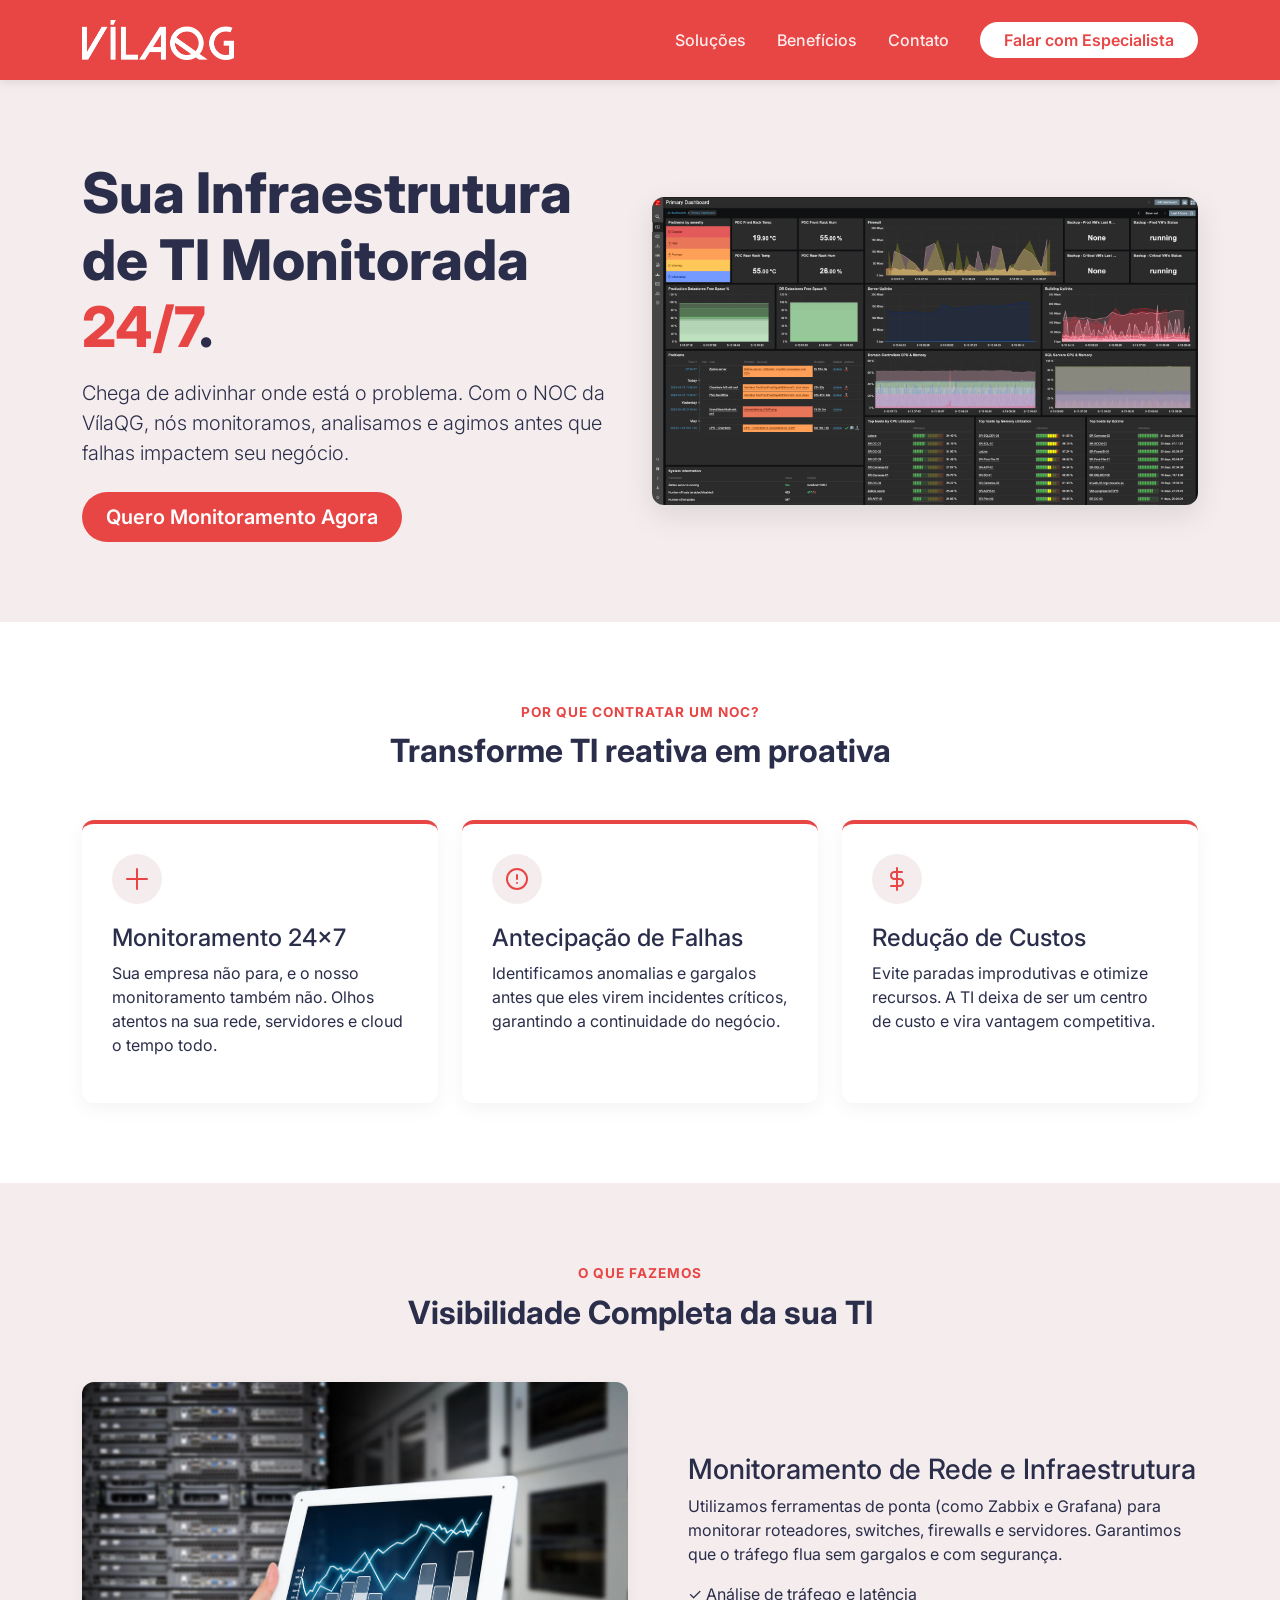
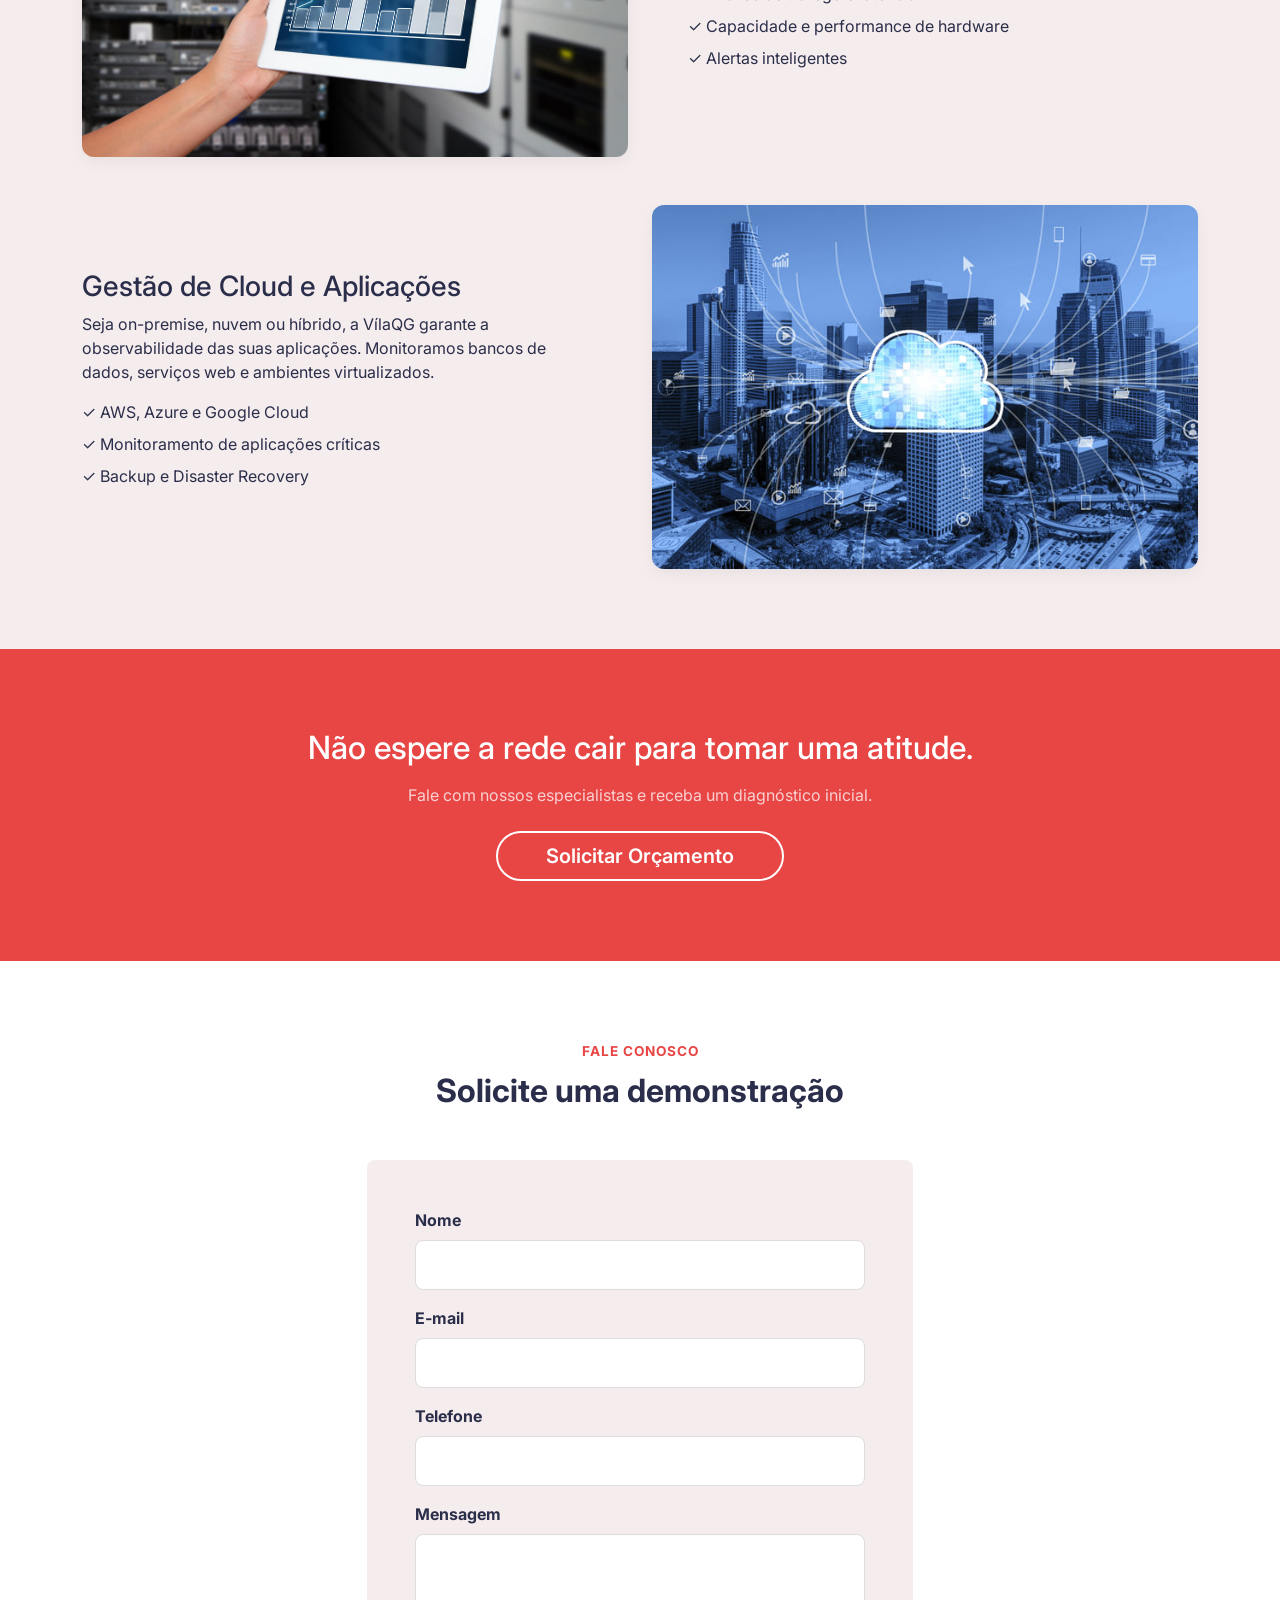
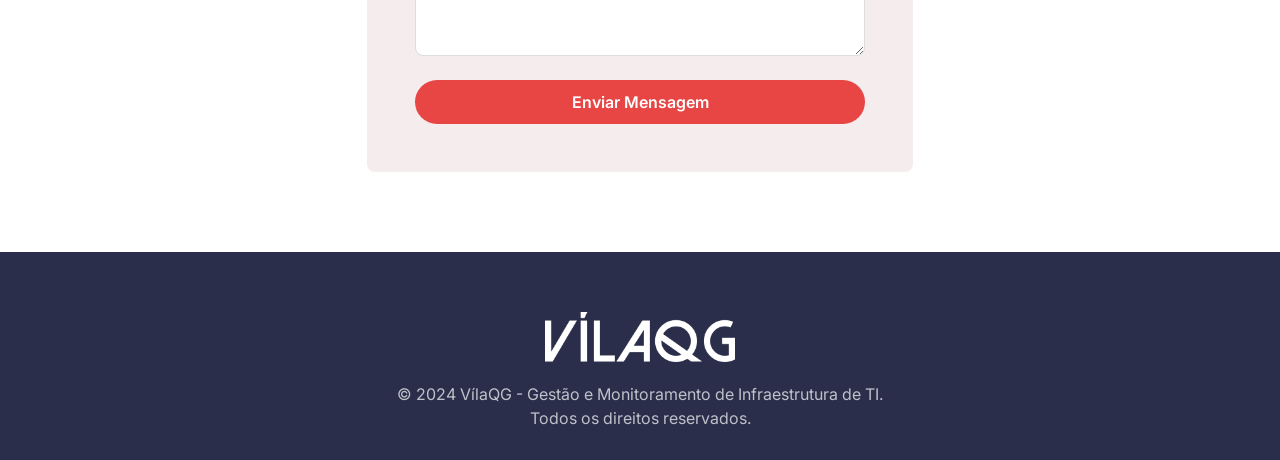
==== indexOld.html @ c9bd1d1c "Altera textos institucionais" ====
<!DOCTYPE html>
<html lang="pt-BR">
<head>
    <meta charset="UTF-8">
    <meta name="viewport" content="width=device-width, initial-scale=1.0">
    <title>VílaQG | Monitoramento e Gestão de TI (NOC)</title>
    <meta name="description" content="Garanta a disponibilidade da sua infraestrutura de TI com o monitoramento 24/7 da VílaQG.">
    
    <link rel="preconnect" href="https://fonts.googleapis.com">
    <link rel="preconnect" href="https://fonts.gstatic.com" crossorigin>
    <link href="https://fonts.googleapis.com/css2?family=Inter:wght@300;400;600;700&display=swap" rel="stylesheet">

    <link href="https://cdn.jsdelivr.net/npm/bootstrap@5.3.2/dist/css/bootstrap.min.css" rel="stylesheet">

    <style>
        /* --- CUSTOMIZAÇÃO VÍLAQG --- */
        :root {
            --primary-color: #e84545;
            --primary-dark: #c93737;
            --bg-light: #f5eded;
            --text-dark: #2b2e4a;
            --white: #ffffff;
        }

        body {
            font-family: 'Inter', sans-serif;
            color: var(--text-dark);
        }

        /* Sobrescrevendo cores de botões do Bootstrap */
        .btn-vila {
            background-color: var(--primary-color);
            color: var(--white);
            border-radius: 50px;
            padding: 10px 24px;
            font-weight: 600;
            border: none;
            transition: 0.3s;
        }

        .btn-vila:hover {
            background-color: var(--primary-dark);
            color: var(--white);
            transform: translateY(-2px);
            box-shadow: 0 4px 12px rgba(232, 69, 69, 0.4);
        }

        .btn-vila-outline {
            background-color: transparent;
            border: 2px solid var(--white);
            color: var(--white);
            border-radius: 50px;
            font-weight: 600;
        }

        .btn-vila-outline:hover {
            background-color: var(--white);
            color: var(--primary-color);
        }

        /* Navbar */
        .navbar {
            background-color: var(--primary-color);
            box-shadow: 0 2px 10px rgba(0,0,0,0.1);
            padding-top: 15px;
            padding-bottom: 15px;
        }

        .navbar-brand img {
            height: 40px; /* Tamanho da logo */
            width: auto;
            /* Filtro para deixar a logo branca (se a imagem original for colorida/preta) */
            /* Se sua imagem já for branca, remova a linha abaixo */
            /* filter: brightness(0) invert(1); */
        }

        .nav-link {
            color: rgba(255,255,255,0.9) !important;
            font-weight: 500;
            margin-right: 15px;
        }

        .nav-link:hover {
            color: #ffffff !important;
            opacity: 1;
        }

        .navbar-toggler {
            border: none; /* Remove borda do botão mobile */
        }
        
        .navbar-toggler:focus {
            box-shadow: none;
        }

        /* Hero Section */
        .hero {
            background-color: var(--bg-light);
            padding: 80px 0;
        }

        .hero h1 {
            font-weight: 800;
            color: var(--text-dark);
        }

        .hero span {
            color: var(--primary-color);
        }

        .hero-img {
            border-radius: 12px;
            box-shadow: 0 10px 30px rgba(0,0,0,0.1);
        }

        /* Seções Gerais */
        .section-padding {
            padding: 80px 0;
        }

        .section-title {
            text-align: center;
            margin-bottom: 50px;
        }

        .section-title span {
            color: var(--primary-color);
            text-transform: uppercase;
            font-size: 0.85rem;
            font-weight: 700;
            letter-spacing: 1px;
            display: block;
            margin-bottom: 10px;
        }

        .section-title h2 {
            font-weight: 700;
            color: var(--text-dark);
        }

        /* Cards de Benefícios */
        .feature-card {
            background: var(--white);
            padding: 30px;
            border-radius: 12px;
            box-shadow: 0 5px 20px rgba(0,0,0,0.05);
            border-top: 4px solid var(--primary-color);
            height: 100%;
            transition: transform 0.3s;
        }

        .feature-card:hover {
            transform: translateY(-5px);
        }

        .icon-box {
            width: 50px;
            height: 50px;
            background-color: var(--bg-light);
            color: var(--primary-color);
            display: flex;
            align-items: center;
            justify-content: center;
            border-radius: 50%;
            margin-bottom: 20px;
        }

        /* Serviços */
        .bg-light-custom {
            background-color: var(--bg-light);
        }
        
        .service-img {
            border-radius: 12px;
            box-shadow: 0 5px 15px rgba(0,0,0,0.05);
            width: 100%;
        }

        /* CTA */
        .cta-section {
            background-color: var(--primary-color);
            color: var(--white);
        }

        /* Contato */
        .form-control {
            padding: 12px;
            border-radius: 8px;
            border: 1px solid #ddd;
        }

        .form-control:focus {
            border-color: var(--primary-color);
            box-shadow: 0 0 0 0.25rem rgba(232, 69, 69, 0.25);
        }

        /* Footer */
        footer {
            background-color: var(--text-dark);
            color: rgba(255,255,255,0.7);
            padding: 60px 0 30px;
        }

        .logo-footer {
            height: 50px;
            width: auto;
            margin-bottom: 20px;
            filter: brightness(0) invert(1);
        }

        /* Botão do Header Branco */
        .btn-header-white {
            background-color: var(--white);
            color: var(--primary-color);
            border-radius: 50px;
            padding: 8px 24px;
            font-weight: 600;
            text-decoration: none;
            transition: 0.3s;
        }
        
        .btn-header-white:hover {
            background-color: var(--bg-light);
            color: var(--primary-dark);
        }

        /* Ajustes Mobile Específicos */
        @media (max-width: 991px) {
            .hero { padding: 50px 0; }
            .hero h1 { font-size: 2rem; }
            .navbar-collapse {
                background-color: var(--primary-color);
                padding: 20px;
                border-radius: 0 0 10px 10px;
            }
            .btn-header-white {
                display: inline-block;
                margin-top: 10px;
                text-align: center;
                width: 100%;
            }
        }
    </style>
</head>
<body>

    <nav class="navbar navbar-expand-lg sticky-top">
        <div class="container">
            <a class="navbar-brand" href="#">
                <img src="img/VilaQGbranco.png" alt="VílaQG" class="img-fluid">
            </a>
            
            <button class="navbar-toggler" type="button" data-bs-toggle="collapse" data-bs-target="#navbarNav" aria-controls="navbarNav" aria-expanded="false" aria-label="Toggle navigation">
                <span style="filter: invert(1);">
                    <svg xmlns="http://www.w3.org/2000/svg" width="30" height="30" fill="currentColor" class="bi bi-list" viewBox="0 0 16 16">
                        <path fill-rule="evenodd" d="M2.5 12a.5.5 0 0 1 .5-.5h10a.5.5 0 0 1 0 1H3a.5.5 0 0 1-.5-.5zm0-4a.5.5 0 0 1 .5-.5h10a.5.5 0 0 1 0 1H3a.5.5 0 0 1-.5-.5zm0-4a.5.5 0 0 1 .5-.5h10a.5.5 0 0 1 0 1H3a.5.5 0 0 1-.5-.5z"/>
                    </svg>
                </span>
            </button>

            <div class="collapse navbar-collapse" id="navbarNav">
                <ul class="navbar-nav ms-auto mb-2 mb-lg-0 align-items-lg-center">
                    <li class="nav-item"><a class="nav-link" href="#solucoes">Soluções</a></li>
                    <li class="nav-item"><a class="nav-link" href="#beneficios">Benefícios</a></li>
                    <li class="nav-item"><a class="nav-link" href="#contato">Contato</a></li>
                    <li class="nav-item ms-lg-2">
                        <a href="#contato" class="btn-header-white">Falar com Especialista</a>
                    </li>
                </ul>
            </div>
        </div>
    </nav>

    <section class="hero d-flex align-items-center">
        <div class="container">
            <div class="row align-items-center">
                <div class="col-lg-6 mb-4 mb-lg-0">
                    <h1 class="display-4 mb-3">Sua Infraestrutura de TI Monitorada <span>24/7</span>.</h1>
                    <p class="lead mb-4">Chega de adivinhar onde está o problema. Com o NOC da VílaQG, nós monitoramos, analisamos e agimos antes que falhas impactem seu negócio.</p>
                    <a href="#contato" class="btn btn-vila btn-lg">Quero Monitoramento Agora</a>
                </div>
                <div class="col-lg-6">
                    <img src="img/zabbix.png" alt="Dashboard" class="img-fluid hero-img">
                </div>
            </div>
        </div>
    </section>

    <section class="section-padding" id="beneficios">
        <div class="container">
            <div class="section-title">
                <span>Por que contratar um NOC?</span>
                <h2>Transforme TI reativa em proativa</h2>
            </div>
            
            <div class="row g-4">
                <div class="col-md-4">
                    <div class="feature-card">
                        <div class="icon-box">
                            <svg xmlns="http://www.w3.org/2000/svg" width="24" height="24" viewBox="0 0 24 24" fill="none" stroke="currentColor" stroke-width="2" stroke-linecap="round" stroke-linejoin="round"><path d="M12 2v20M2 12h20"/></svg>
                        </div>
                        <h4>Monitoramento 24x7</h4>
                        <p>Sua empresa não para, e o nosso monitoramento também não. Olhos atentos na sua rede, servidores e cloud o tempo todo.</p>
                    </div>
                </div>
                
                <div class="col-md-4">
                    <div class="feature-card">
                        <div class="icon-box">
                            <svg xmlns="http://www.w3.org/2000/svg" width="24" height="24" viewBox="0 0 24 24" fill="none" stroke="currentColor" stroke-width="2" stroke-linecap="round" stroke-linejoin="round"><circle cx="12" cy="12" r="10"/><line x1="12" y1="8" x2="12" y2="12"/><line x1="12" y1="16" x2="12.01" y2="16"/></svg>
                        </div>
                        <h4>Antecipação de Falhas</h4>
                        <p>Identificamos anomalias e gargalos antes que eles virem incidentes críticos, garantindo a continuidade do negócio.</p>
                    </div>
                </div>

                <div class="col-md-4">
                    <div class="feature-card">
                        <div class="icon-box">
                            <svg xmlns="http://www.w3.org/2000/svg" width="24" height="24" viewBox="0 0 24 24" fill="none" stroke="currentColor" stroke-width="2" stroke-linecap="round" stroke-linejoin="round"><line x1="12" y1="1" x2="12" y2="23"/><path d="M17 5H9.5a3.5 3.5 0 0 0 0 7h5a3.5 3.5 0 0 1 0 7H6"/></svg>
                        </div>
                        <h4>Redução de Custos</h4>
                        <p>Evite paradas improdutivas e otimize recursos. A TI deixa de ser um centro de custo e vira vantagem competitiva.</p>
                    </div>
                </div>
            </div>
        </div>
    </section>

    <section class="section-padding bg-light-custom" id="solucoes">
        <div class="container">
            <div class="section-title">
                <span>O que fazemos</span>
                <h2>Visibilidade Completa da sua TI</h2>
            </div>

            <div class="row align-items-center mb-5">
                <div class="col-lg-6 mb-4 mb-lg-0">
                    <img src="img/monitoramento-de-rede.jpg" alt="Monitoramento de Rede" class="img-fluid service-img">
                </div>
                <div class="col-lg-6 ps-lg-5">
                    <h3>Monitoramento de Rede e Infraestrutura</h3>
                    <p>Utilizamos ferramentas de ponta (como Zabbix e Grafana) para monitorar roteadores, switches, firewalls e servidores. Garantimos que o tráfego flua sem gargalos e com segurança.</p>
                    <ul class="list-unstyled">
                        <li class="mb-2">✓ Análise de tráfego e latência</li>
                        <li class="mb-2">✓ Capacidade e performance de hardware</li>
                        <li class="mb-2">✓ Alertas inteligentes</li>
                    </ul>
                </div>
            </div>

            <div class="row align-items-center">
                <div class="col-lg-6 order-lg-2 mb-4 mb-lg-0">
                    <img src="img/gestao-de-ambientes-em-nuvem.jpg" alt="Gestão Cloud" class="img-fluid service-img">
                </div>
                <div class="col-lg-6 order-lg-1 pe-lg-5">
                    <h3>Gestão de Cloud e Aplicações</h3>
                    <p>Seja on-premise, nuvem ou híbrido, a VílaQG garante a observabilidade das suas aplicações. Monitoramos bancos de dados, serviços web e ambientes virtualizados.</p>
                    <ul class="list-unstyled">
                        <li class="mb-2">✓ AWS, Azure e Google Cloud</li>
                        <li class="mb-2">✓ Monitoramento de aplicações críticas</li>
                        <li class="mb-2">✓ Backup e Disaster Recovery</li>
                    </ul>
                </div>
            </div>
        </div>
    </section>

    <section class="cta-section section-padding">
        <div class="container">
            <div class="row justify-content-center">
                <div class="col-lg-8 text-center">
                    <h2 class="text-white mb-3">Não espere a rede cair para tomar uma atitude.</h2>
                    <p class="mb-4 text-white opacity-75">Fale com nossos especialistas e receba um diagnóstico inicial.</p>
                    <a href="#contato" class="btn btn-vila-outline btn-lg px-5">Solicitar Orçamento</a>
                </div>
            </div>
        </div>
    </section>

    <section class="section-padding" id="contato">
        <div class="container">
            <div class="section-title">
                <span>Fale Conosco</span>
                <h2>Solicite uma demonstração</h2>
            </div>
            
            <div class="row justify-content-center">
                <div class="col-lg-6">
                    <div class="bg-light-custom p-4 p-md-5 rounded-3">
                        <form action="https://formspree.io/f/xaqwoqye" method="POST">
                            <div class="mb-3">
                                <label class="form-label fw-bold">Nome</label>
                                <input type="text" class="form-control" name="name" required>
                            </div>

                            <div class="mb-3">
                                <label class="form-label fw-bold">E-mail</label>
                                <input type="email" class="form-control" name="email" required>
                            </div>

                            <div class="mb-3">
                                <label class="form-label fw-bold">Telefone</label>
                                <input type="text" class="form-control" name="phone">
                            </div>

                            <div class="mb-4">
                                <label class="form-label fw-bold">Mensagem</label>
                                <textarea class="form-control" name="message" rows="4" required></textarea>
                            </div>

                            <button type="submit" class="btn btn-vila w-100">
                                Enviar Mensagem
                            </button>
                        </form>
                    </div>
                </div>
            </div>
        </div>
    </section>

    <footer>
        <div class="container text-center">
            <img src="img/VilaQGbranco.png" alt="VílaQG Logo" class="logo-footer">
            <p class="mb-0">&copy; 2024 VílaQG - Gestão e Monitoramento de Infraestrutura de TI.<br>Todos os direitos reservados.</p>
        </div>
    </footer>

    <script src="https://cdn.jsdelivr.net/npm/bootstrap@5.3.2/dist/js/bootstrap.bundle.min.js"></script>

</body>
</html>
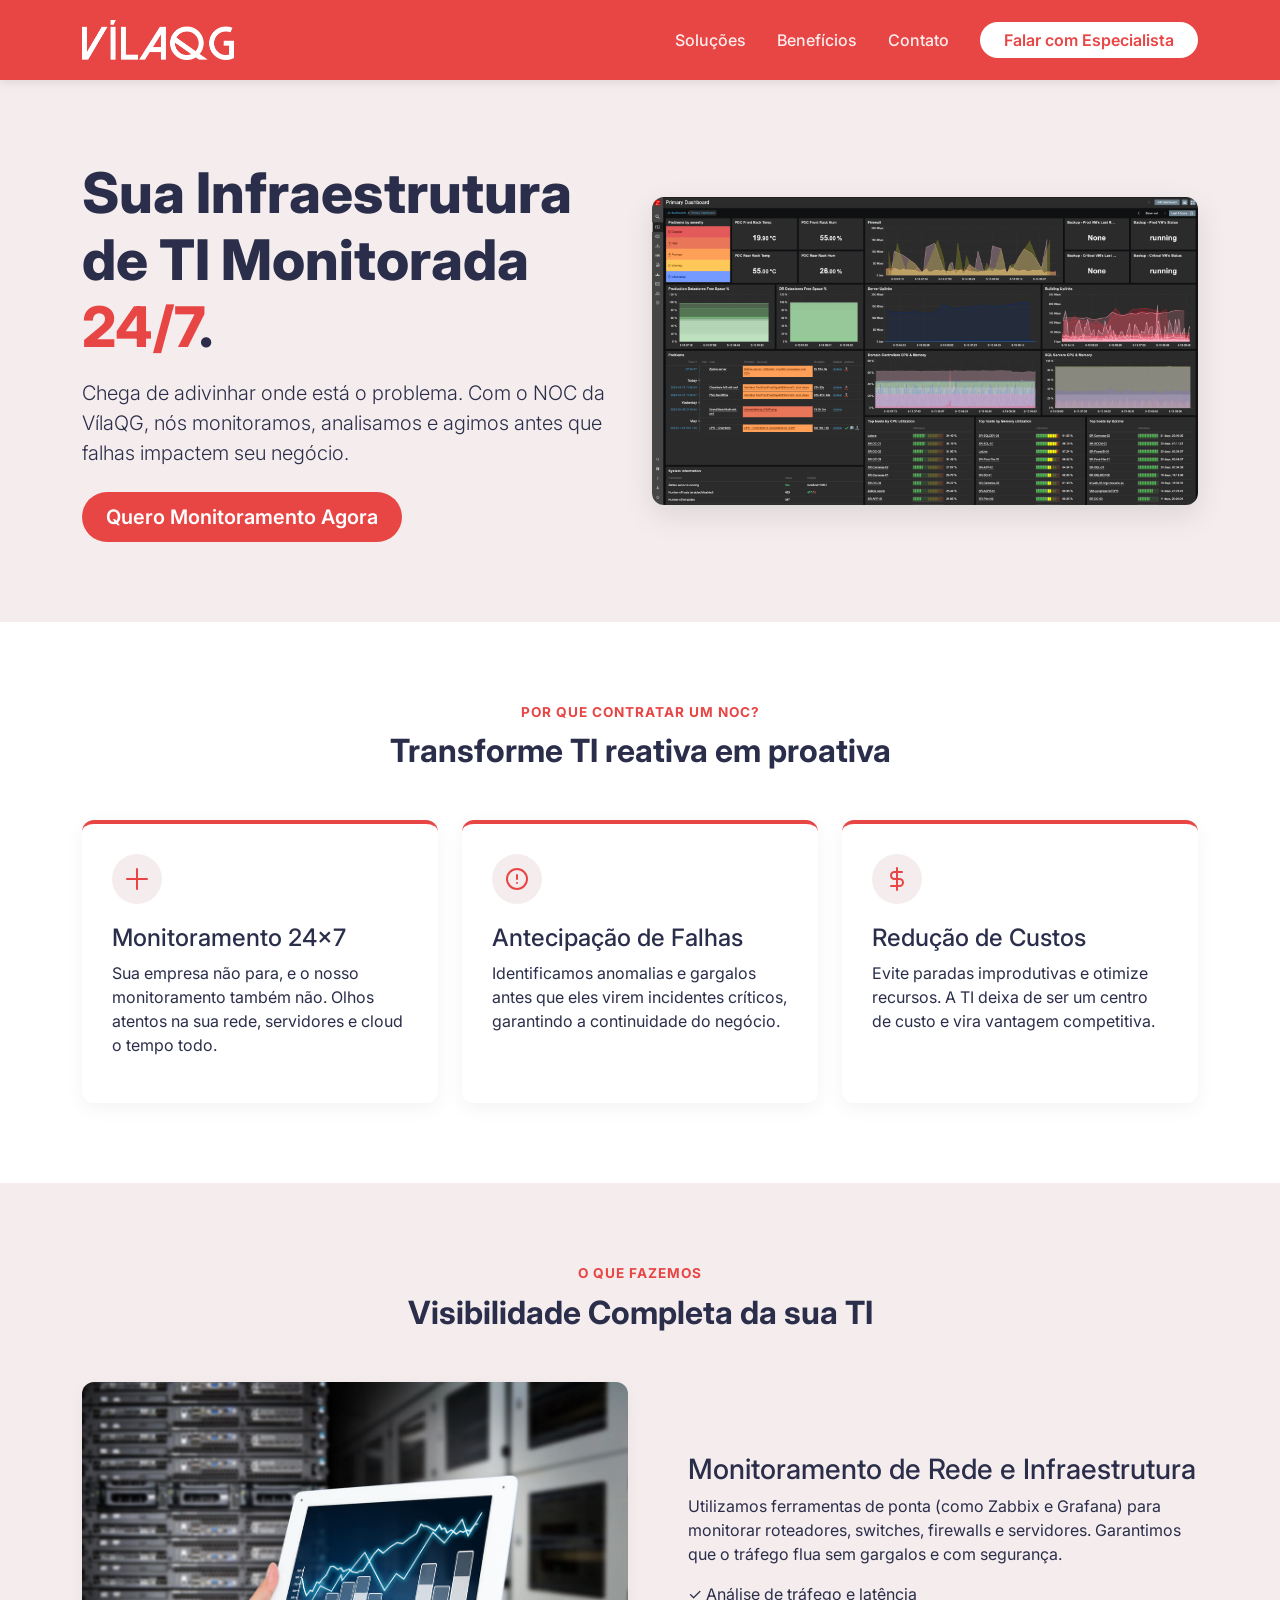
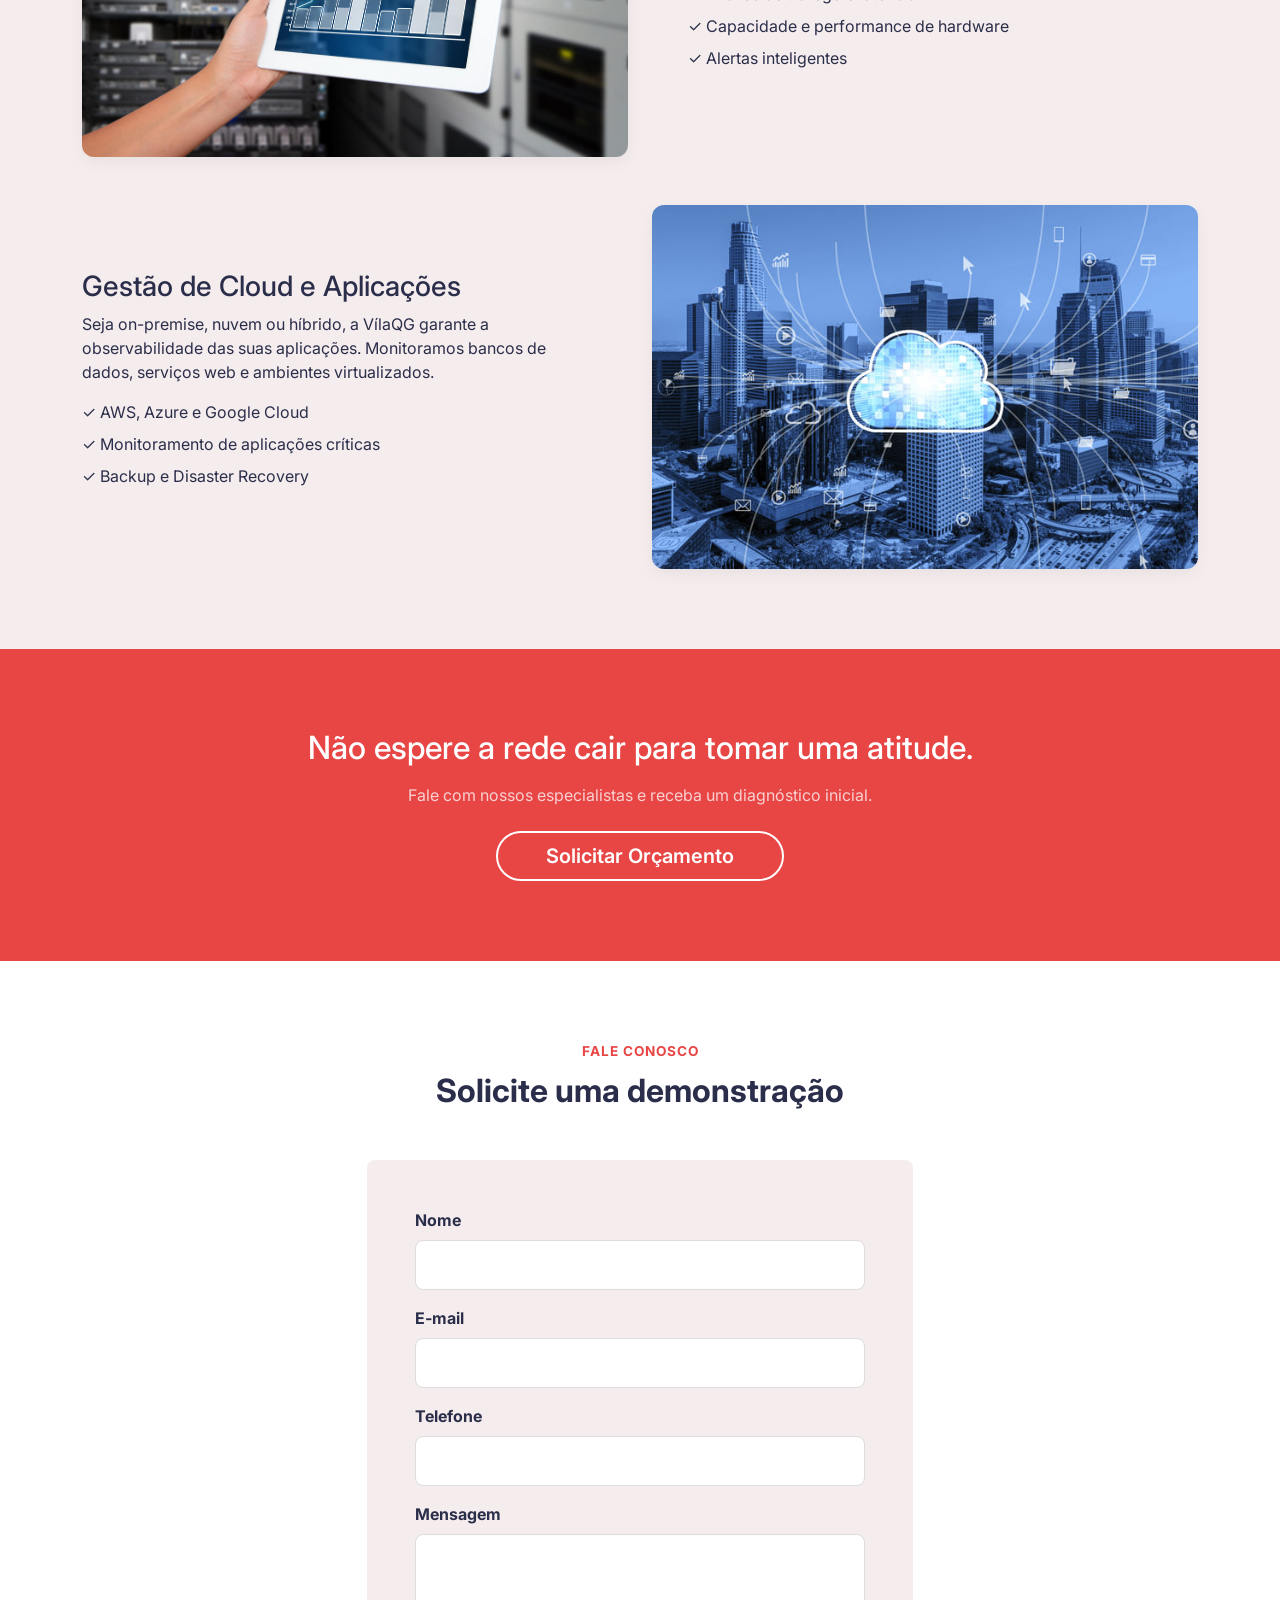
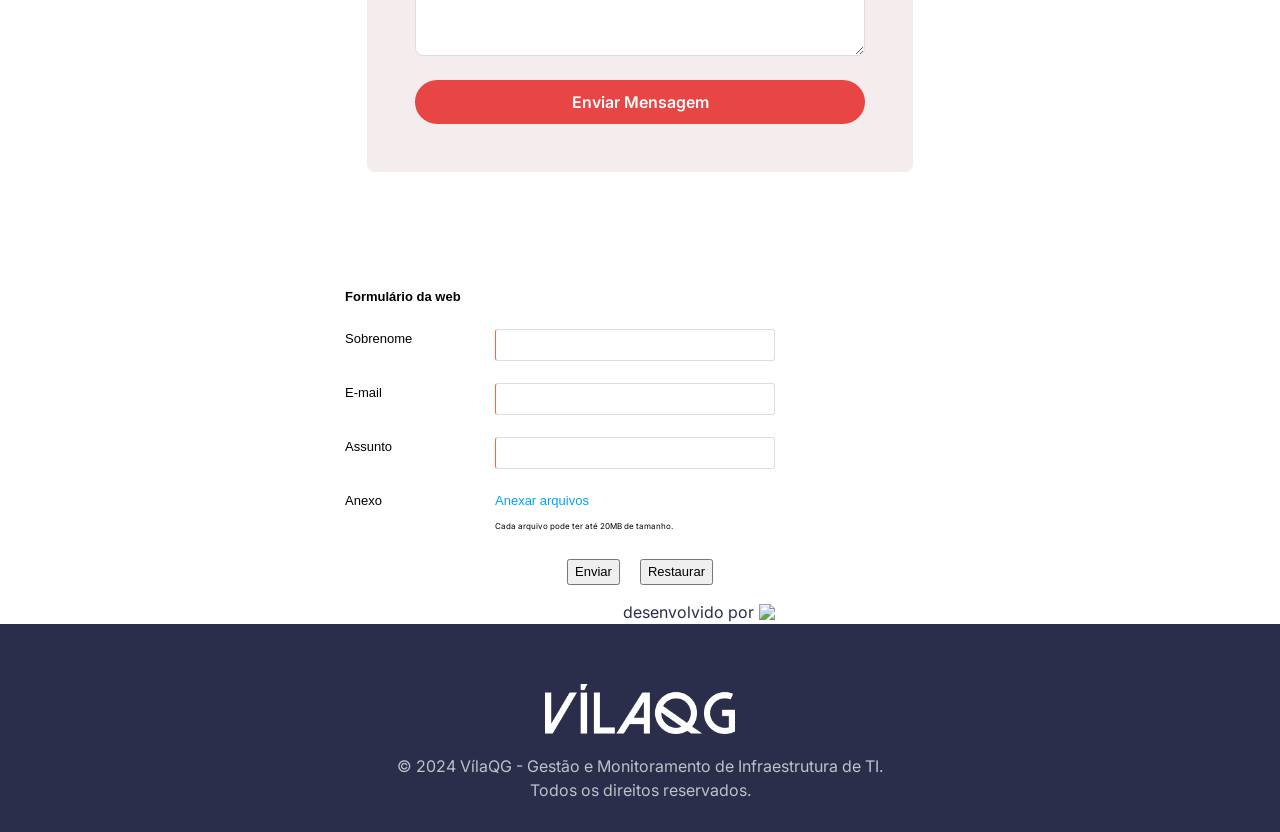
==== commit edf0c88a: "Add formulário" ====
--- a/indexOld.html
+++ b/indexOld.html
@@ -419,6 +419,8 @@
         </div>
     </section>
 
+    <!DOCTYPE html><html><head><META HTTP-EQUIV='content-type' CONTENT='text/html; charset=UTF-8'><style> #zohoSupportWebToCase textarea, #zohoSupportWebToCase input[type='text'], #zohoSupportWebToCase input[type='date'], #zohoSupportWebToCase select, .wb_common{width: 280px;}#zohoSupportWebToCase td {padding: 11px 5px;}#zohoSupportWebToCase textarea, #zohoSupportWebToCase input[type='text'], #zohoSupportWebToCase input[type='date'], #zohoSupportWebToCase select{border: 1px solid #ddd;padding: 3px 5px;border-radius: 3px;}#zohoSupportWebToCase select {box-sizing: unset}#zohoSupportWebToCase .wb_selectDate {width: auto}#zohoSupportWebToCase input.wb_cusInput {width: 108px}.wb_FtCon{display: flex;align-items: center;justify-content: flex-end;margin-top: 15px;padding-left: 10px}.wb_logoCon{display: flex;margin-left: 5px}.wb_logo{max-width: 16px;max-height: 16px;}#zohoSupportWebToCase .wb_multi_pick {border: 1px solid #ddd;padding: 3px 5px;border-radius: 3px;width: 280px;height: 95px;overflow-y:auto;}#zohoSupportWebToCase .wb_multi_pick_label {display: block;}#zohoSupportWebToCase .wb_multi_pick_input,  .wb_multi_pick_input_all{vertical-align: middle;margin-right: 5px;}.zsFormClass{background-color:#FFFFFF;width:600px} </style><style>.zsFontClass{color:#000000;font-family:Arial;font-size:13px}</style> <style>.manfieldbdr{border-left: 1px solid #ff6448!important} .hleft{text-align:left;} input[type=file]::-webkit-file-upload-button{cursor:pointer;}.wtcsepcode{margin:0px 15px; color:#aaa; float:left;}.wtccloudattach{float:left; color:#00a3fe!important; cursor:pointer; text-decoration: none!important;}.wtccloudattach:hover{text-decoration: none!important;}.wtcuploadinput{cursor:pointer; float:left; width:62px; margin-top:-20px; opacity:0; clear:both;}.wtcuploadfile{float:left;color: #00a3fe;}.filenamecls{margin-right:15px; float:left; margin-top:5px;} .clboth{clear:both;} #zsFileBrowseAttachments{clear:both; margin:5px 0px 10px;} .zsFontClass{vertical-align:top;} #tooltip-zc{font: normal 12px Arial, Helvetica, sans-serif; line-height:18px;position:absolute;padding:8px;margin:20px 0 0;background:#fff;border:1px solid #528dd1;-moz-border-radius:5px;-webkit-border-radius:5px;border-radius:5px;color:#eee;-webkit-box-shadow:5px 5px 20px rgba(0,0,0,0.2);-moz-box-shadow:5px 5px 20px rgba(0,0,0,0.2);z-index:10000; color:#777}.wtcmanfield{color:#f00;font-size:16px;position:relative;top:2px;left:1px;} #zsCloudAttachmentIframe{width: 100%;height: 100%;z-index: 99999!important;position: fixed;left: 0px;top:0px; border-style: none; display: none; background-color:#fff;} .wtchelpinfo{background-position: -246px -485px;width:15px;height:15px;display:inline-block;position: relative;top: 2px;background-image: url(https://static.zohocdn.com/zohodeskstatic/app/images/zs-mpro.b6c9cf2347c62390fdcb.png);} .zsMaxSizeMessage{font-size:13px;}</style><script src='https://static.zohocdn.com/zohodeskstatic/app/js/jqueryandencoder.ef05974972bf3bca1b87.js'></script><script>window.addEventListener('pageshow', function () {const submitButton = document.getElementById('zsSubmitButton_1160573000000398052');if (submitButton) {  submitButton.removeAttribute('disabled');}const captchaTextField = document.forms['zsWebToCase_1160573000000398052']['zsWebFormCaptchaWord'];if(window.zsRegenerateCaptcha && captchaTextField.value) {captchaTextField.value = '';captchaTextField.focus();zsRegenerateCaptcha();}});function trimBoth(str){return jQuery.trim(str);}function setAllDependancyFieldsMapping(){var mapDependancyLabels = getMapDependenySelectValues(jQuery("[id='property(module)']").val(), "JSON_MAP_DEP_LABELS");if(mapDependancyLabels){for(var i = 0; i < mapDependancyLabels.length; i++){var label = mapDependancyLabels[i];var obj = document.forms['zsWebToCase_1160573000000398052'][label];if(obj){setDependent(obj, true);}}}}function getMapDependenySelectValues(module, key){var dependencyObj = jQuery.parseJSON( jQuery("[id='dependent_field_values_" + module + "']").val() );if(dependencyObj == undefined){return dependencyObj;}return dependencyObj[key];}function setDependent(obj, isload){var name = obj.id || (obj[0] && obj[0].id) || "";var module = jQuery("[id='property(module)']").val();var val = "";var myObject = getMapDependenySelectValues(module, "JSON_VALUES");if(myObject !=undefined){val = myObject[name];}var mySelObject = getMapDependenySelectValues(module, "JSON_SELECT_VALUES");if(val != null && val != "" && val != "null" && mySelObject){var fields = val;for(var i in fields){if (fields.hasOwnProperty(i)){var isDependent = false;var label = i;var values = fields[i];if(label.indexOf(")") > -1){label = label.replace(/\)/g, '_____');}if(label.indexOf("(") > -1){label = label.replace(/\(/g, '____');}if(label.indexOf(".") > -1){label = label.replace(/\./g, '___');}var depObj = document.forms['zsWebToCase_1160573000000398052'][label];if(depObj && depObj.options){var mapValues = "";var selected_val = depObj.value;var depLen = depObj.options.length-1;for (var n = depLen; n >= 0; n--) {if (depObj.options[n].selected){if(mapValues == ""){mapValues = depObj.options[n].value;}else{mapValues = mapValues + ";;;"+depObj.options[n].value;}}}depObj.value = "";var selectValues = mySelObject[label];for(var k in values){var rat = k;if(rat == "-None-"){rat = "";}var parentValues = mySelObject[name];if(rat == trimBoth(obj.value)){isDependent = true;depObj.length = 0;var depvalues = values[k];var depLen = depvalues.length - 1;for(var j = 0; j <= depLen; j++){var optionElement = document.createElement("OPTION");var displayValue = depvalues[j];var actualValue = displayValue;if(actualValue == "-None-"){optionElement.value = "";displayValue = "-None-";}else{optionElement.value = actualValue;}optionElement.text = displayValue;if(mapValues != undefined){var mapValue = mapValues.split(";;;");var len = mapValue.length;for(var p = 0; p < len; p++){if(actualValue == mapValue[p]){optionElement.selected = true;}}}depObj.options.add(optionElement);}}}if(!isDependent){depObj.length = 0;var len = selectValues.length;for(var j = 0; j < len; j++){var actualValue = selectValues[j];var optionElement = document.createElement("OPTION");if(actualValue == "-None-"){optionElement.value = "";}else{optionElement.value = selectValues[j];}optionElement.text = selectValues[j];depObj.options.add(optionElement);}depObj.value =  selected_val;}if(!isload){setDependent(depObj,false);}var jdepObj = jQuery(depObj);if(jdepObj.hasClass('select2-offscreen')){jdepObj.select2("val", jdepObj.val());}}}}}}function setSelectAll(id){var parentElement = document.getElementById(id);var hiddenInput = parentElement.querySelector('#hiddenoptions');var selectAllElement = parentElement.querySelector('#selectall' + id);var selectedValues = [];var checkboxes = parentElement.querySelectorAll('.wb_multi_pick_input');checkboxes.forEach(function (cb) {cb.checked = selectAllElement.checked;if (cb.checked && cb.value) {selectedValues.push(cb.value);}});hiddenInput.value = selectedValues.join(',');}function setMultiSelectOption(id, obj){var parentElement = document.getElementById(id);var hiddenInput = parentElement.querySelector('#hiddenoptions');var selectAllElement = parentElement.querySelector('#selectall' + id);var selectedStr = hiddenInput.value;var selectedValues = selectedStr ? selectedStr.split(',') : [];if(obj.checked && obj.value) {selectedValues.push(obj.value);}else if(!obj.checked && obj.value) {selectedValues.splice(selectedValues.indexOf(obj.value), 1);selectAllElement.checked = false;}else {selectAllElement.checked = false;}hiddenInput.value = selectedValues.join(',');}var zctt = function(){var tt, mw = 400, top = 10, left = 0, doctt = document;var ieb = doctt.all ? true : false;return{showtt: function(cont, wid){if(tt == null){tt = doctt.createElement('div');tt.setAttribute('id', 'tooltip-zc');doctt.body.appendChild(tt);doctt.onmousemove = this.setpos;doctt.onclick = this.hidett;}tt.style.display = 'block';tt.innerHTML = cont;tt.style.width = wid ? wid + 'px' : 'auto';if(!wid && ieb){tt.style.width = tt.offsetWidth;}if(tt.offsetWidth > mw){tt.style.width = mw + 'px'}h = parseInt(tt.offsetHeight) + top;w = parseInt(tt.offsetWidth) + left;},hidett: function(){tt.style.display = 'none';},setpos: function(e){var u = ieb ? event.clientY + doctt.body.scrollTop : e.pageY;var l = ieb ? event.clientX + doctt.body.scrollLeft : e.pageX;var cw = doctt.body.clientWidth;var ch = doctt.body.clientHeight;if(l < 0){tt.style.left = left + 'px';tt.style.right = '';}else if((l+w+left) > cw){tt.style.left = '';tt.style.right = ((cw-l) + left) + 'px';}else{tt.style.right = '';tt.style.left = (l + left) + 'px';}if(u < 0){tt.style.top = top + 'px';tt.style.bottom = '';}else if((u + h + left) > ch){tt.style.top = '';tt.style.bottom = ((ch - u) + top) + 'px';}else{tt.style.bottom = '';tt.style.top = (u + top) + 'px';}}};}();var zsWebFormMandatoryFields = new Array("Contact Name","Email","Subject");var zsFieldsDisplayLabelArray = new Array("Sobrenome","E-mail","Assunto");function reformatAllDateFields() {const dateFields = document.querySelectorAll('.dob-field');dateFields.forEach(field => {if (field.value && field.value.includes('-')) {const parts = field.value.split('-');if (parts.length === 3) {const [yyyy, mm, dd] = parts;field.type= 'text';field.value = `${dd}/${mm}/${yyyy}`;}}});}function zsValidateMandatoryFields(){var name = '';var email = '';var isError = 0;for(var index = 0; index < zsWebFormMandatoryFields.length; index++){isError = 0;var fieldObject = document.forms['zsWebToCase_1160573000000398052'][zsWebFormMandatoryFields[index]];if(fieldObject){if(((fieldObject.value).replace(/^\s+|\s+$/g, '')).length == 0){alert(zsFieldsDisplayLabelArray[index] +' não pode ficar em branco ');fieldObject.focus();isError = 1;return false;}else{if(fieldObject.name == 'Email'){if(!fieldObject.value.match(/^([\w_][\w\-_.+\'&]*)@(?=.{4,256}$)(([\w]+)([\-_]*[\w])*[\.])+[a-zA-Z]{2,22}$/)){isError = 1;alert('Insira uma ID de e-mail válida');fieldObject.focus();return false;}}}if(fieldObject.nodeName == 'SELECT'){if(fieldObject.options[fieldObject.selectedIndex].value == '-None-'){alert(zsFieldsDisplayLabelArray[index] +' não pode ser vazio');fieldObject.focus();isError = 1;return false;}}if(fieldObject.type == 'checkbox'){if (fieldObject.checked == false){alert('Por favor, aceite '+zsFieldsDisplayLabelArray[index]);fieldObject.focus();isError = 1;return false;}}}}if(isError == 0){reformatAllDateFields();document.getElementById('zsSubmitButton_1160573000000398052').setAttribute('disabled', 'disabled');}}var ZSEncoder = {encodeForHTML : function(str){if(str && typeof(str)==='string'){return jQuery.encoder.encodeForHTML(str);}return str;},encodeForHTMLAttribute : function(str) {if(str && typeof(str)==='string'){return jQuery.encoder.encodeForHTMLAttribute(str);}return str;},encodeForJavascript : function(str) {if(str && typeof(str)==='string'){return jQuery.encoder.encodeForJavascript(str);}return str;},encodeForCSS : function(str) {if(str && typeof(str)==='string'){return jQuery.encoder.encodeForCSS(str);}return str;}};var zsAttachedAttachmentsCount = 0;var zsAllowedAttachmentLimit = 4;var zsAttachmentFileBrowserIdsList = [1, 2, 3, 4, 5];function zsOpenCloudPickerIframe(){if(zsAttachedAttachmentsCount < 5){var zsCloudPickerIframeSrc = jQuery('#zsCloudPickerIframeSrc').val();jQuery('#zsCloudAttachmentIframe').attr('src', zsCloudPickerIframeSrc.substring(0, zsCloudPickerIframeSrc.length - 1) + (5 - zsAttachedAttachmentsCount)).show();zsListenCloudPickerMessages();}}function zsListenCloudPickerMessages(){if(window.addEventListener){window.addEventListener('message', zsWebReceiveMessage, false);}else if(window.attachEvent){window.attachEvent('onmessage', zsWebReceiveMessage);}}var zsCloudPickerJSON = {};function zsWebReceiveMessage(event){var zsUrlRegex = /^(ht|f)tp(s?)\:\/\/[0-9a-zA-Z]([-.\w]*[0-9a-zA-Z])*(:(0-9)*)*(\/?)([a-zA-Z0-9\-\.\?\,\:\'\/\\+=&amp;%\$#_]*)?$/;if(zsUrlRegex.test(event.origin)){var zsMessageType = event.data.split('&&&');if(zsMessageType[0] == 'zsCloudPickerMessage'){if(window.addEventListener){window.removeEventListener('message', zsWebReceiveMessage, false);}else if(window.attachEvent){window.detachEvent('onmessage', zsWebReceiveMessage );}jQuery('#zsCloudAttachmentIframe').hide();var isAttachedFilesDetails = zsMessageType[1].split('|||');if(isAttachedFilesDetails[0] == 'cloudPickerResponse'){var zsCloudPickerAttachmentDetails = isAttachedFilesDetails[1].split('::::');var zsCloudPickerAttachmentsJSON = jQuery.parseJSON(zsCloudPickerAttachmentDetails[0]);if(zsAttachedAttachmentsCount <= zsAllowedAttachmentLimit){zsRenderCloudAttachments(zsCloudPickerAttachmentsJSON);}else{alert('Não é possível anexar mais de 5 arquivos');return false;}}}}}function zsRenderCloudAttachments(zsCloudPickerAttachmentsJSON){if(!jQuery.isEmptyObject(zsCloudPickerAttachmentsJSON)){jQuery.each(zsCloudPickerAttachmentsJSON, function(cloudServiceName, attachments){var zsAttachmentsArray = [];if(!jQuery.isEmptyObject(zsCloudPickerJSON[cloudServiceName])){zsAttachmentsArray = zsCloudPickerJSON[cloudServiceName];}for(var attachmentsIndex = 0; attachmentsIndex < attachments.length; attachmentsIndex++){if(zsAttachedAttachmentsCount <= zsAllowedAttachmentLimit){var zsCloudAttachmentsList = '';var attachmentsDetailJSON = attachments[attachmentsIndex];var zsCloudAttachmentName = attachmentsDetailJSON['docName'];var extension = zsCloudAttachmentName.split('.').pop().toLowerCase();var unSupportedExtensions = ["ade","adp","apk","appx","appxbundle","bat","cab","cer","chm","cmd","com","cpl","dll","dmg","exe","hlp","hta","ins","iso","isp","jar","js","jse","lnk","mde","msc","msi","msix","msixbundle","msp","mst","nsh","pif","ps1","pst","reg","scr","sct","shb","sys","tmp","url","vb","vbe","vbs","vxd","wsc","wsf","wsh","terminal"];if(unSupportedExtensions.indexOf(extension)!=-1){alert("O arquivo não foi anexado pois a extensão não é suportada.");continue;}zsAttachedAttachmentsCount = zsAttachedAttachmentsCount + 1;var zsCloudAttachmentId = attachmentsDetailJSON['docId'];zsCloudAttachmentId = zsCloudAttachmentId.replace(/\s/g, '');zsCloudAttachmentsList = '<div class="filenamecls zsFontClass">'+ZSEncoder.encodeForHTML(zsCloudAttachmentName)+'<a id="'+ ZSEncoder.encodeForHTMLAttribute(zsCloudAttachmentId) +'" cloudservice="'+ ZSEncoder.encodeForHTMLAttribute(cloudServiceName) +'" class="zscloudAttachment" style="margin-left:10px;" href="javascript:;">X</a> </div>';jQuery('#zsFileBrowseAttachments').append(zsCloudAttachmentsList);zsAttachmentsArray.push(attachmentsDetailJSON);zsCloudPickerJSON[cloudServiceName] = zsAttachmentsArray;jQuery("input[name='zsCloudPickerAttachments']")[0].value = JSON.stringify(zsCloudPickerJSON);}}});}zsChangeMousePointer();}jQuery(document).off('click.cAtm').on('click.cAtm','.zscloudAttachment', function(){var cloudService = jQuery(this).attr('cloudservice');var cloudAttachmentId = jQuery(this).attr('id');var zsCloudAttachmentsArr = zsCloudPickerJSON[cloudService];var isZsCloudAttachmentRemoved = 0;for(var attachmentsIndex = 0; attachmentsIndex < zsCloudAttachmentsArr.length; attachmentsIndex++){if(isZsCloudAttachmentRemoved != 1){jQuery.each(zsCloudAttachmentsArr[attachmentsIndex], function(attachmentsDetailJsonKey, attachmentsDetailJsonValue){if(attachmentsDetailJsonKey == 'docId' && attachmentsDetailJsonValue.replace(/\s/g, '') == cloudAttachmentId){var zsAttachmentToBeRemoved = jQuery.inArray(zsCloudAttachmentsArr[attachmentsIndex], zsCloudAttachmentsArr);zsCloudAttachmentsArr.splice(zsAttachmentToBeRemoved, 1);isZsCloudAttachmentRemoved = 1;}});}}jQuery(this).parent().remove();zsAttachedAttachmentsCount = zsAttachedAttachmentsCount - 1;jQuery("input[name='zsCloudPickerAttachments']")[0].value = JSON.stringify(zsCloudPickerJSON);zsChangeMousePointer();});function zsRenderBrowseFileAttachment(zsAttachmentObject, zsAttachmentDetails){if(zsAttachmentObject != ''){if((zsAttachmentDetails.files && (zsAttachmentDetails.files[0].size/(1024*1024))>20)){zsAttachmentDetails.value='';alert('O tamanho máximo permitido de arquivo é 20MB.');return;}if(zsAttachedAttachmentsCount < 5){var zsFileName='';if((zsAttachmentObject.indexOf('\\') > -1)){var zsAttachmentDataSplits = zsAttachmentObject.split('\\');var zsAttachmentDataSplitsLen = zsAttachmentDataSplits.length;zsFileName = zsAttachmentDataSplits[zsAttachmentDataSplitsLen - 1];}else{zsFileName = zsAttachmentObject;}var extension = zsFileName.split('.').pop().toLowerCase();var unSupportedExtensions = ["ade","adp","apk","appx","appxbundle","bat","cab","cer","chm","cmd","com","cpl","dll","dmg","exe","hlp","hta","ins","iso","isp","jar","js","jse","lnk","mde","msc","msi","msix","msixbundle","msp","mst","nsh","pif","ps1","pst","reg","scr","sct","shb","sys","tmp","url","vb","vbe","vbs","vxd","wsc","wsf","wsh","terminal"];if(unSupportedExtensions.indexOf(extension)!=-1){alert("O arquivo não foi anexado pois a extensão não é suportada.");return;}var zsCurrentAttachmentIdTokens = jQuery(zsAttachmentDetails).attr('id').split('_');var zsCurrentAttachmentId = parseInt(zsCurrentAttachmentIdTokens[1]);var zsAttachmentIdToBeRemoved = jQuery.inArray(zsCurrentAttachmentId, zsAttachmentFileBrowserIdsList);zsAttachmentFileBrowserIdsList.splice(zsAttachmentIdToBeRemoved, 1);var zsNextAttachmentId = zsAttachmentFileBrowserIdsList[0];var zsnextAttachment = 'zsattachment_'+zsNextAttachmentId;jQuery('#zsattachment_'+zsCurrentAttachmentId).hide();jQuery('#'+zsnextAttachment).show();jQuery('#zsFileBrowseAttachments').append('<div class="filenamecls zsFontClass" id="file_'+zsCurrentAttachmentId+'">'+ ZSEncoder.encodeForHTML(zsFileName) + '<a class="zsfilebrowseAttachment" style="margin-left:10px;" href="javascript:;" id="fileclose_'+zsCurrentAttachmentId+'">X</a></div>');zsAttachedAttachmentsCount = zsAttachedAttachmentsCount + 1;}}zsChangeMousePointer();}jQuery(document).off('click.fba').on('click.fba', '.zsfilebrowseAttachment', function(){var currentlyDeletedElement = jQuery(this).attr('id').split('_')[1];jQuery('#zsattachment_'+currentlyDeletedElement).val('');jQuery('#zsattachment_'+currentlyDeletedElement).replaceWith(jQuery('#zsattachment_'+currentlyDeletedElement).clone());jQuery(this).parent().remove();zsAttachedAttachmentsCount = zsAttachedAttachmentsCount - 1;zsAttachmentFileBrowserIdsList.push(parseInt(currentlyDeletedElement));zsRearrangeFileBrowseAttachments();zsChangeMousePointer();});function zsRearrangeFileBrowseAttachments(){jQuery.each(jQuery('input[type = file]'), function(fileIndex, fileObject){fileIndex = fileIndex + 1;if(fileIndex == zsAttachmentFileBrowserIdsList[0]){jQuery('#zsattachment_'+fileIndex).show();}else{jQuery('#zsattachment_'+fileIndex).hide();}});}function zsOpenFileBrowseAttachment(clickEvent){if(zsAttachedAttachmentsCount >= 5){clickEvent.preventDefault();}}function zsChangeMousePointer(){if(zsAttachedAttachmentsCount >= 5){jQuery('#zsMaxLimitMessage').show();jQuery('#zsattachment_1,#zsattachment_2,#zsattachment_3,#zsattachment_4,#zsattachment_5').hide();jQuery('#zsBrowseAttachment,#zsCloudAttachment').css('cursor', 'default');}else{jQuery('#zsMaxLimitMessage').hide();zsRearrangeFileBrowseAttachments();jQuery('#zsBrowseAttachment,#zsCloudAttachment').css('cursor', 'pointer');}}document.addEventListener('readystatechange',function(){if(document.readyState === 'complete' && window.zsRegenerateCaptcha ){zsRegenerateCaptcha();}setAllDependancyFieldsMapping();document.getElementById('zsSubmitButton_1160573000000398052').removeAttribute('disabled');zsAttachedAttachmentsCount = 0;zsAttachmentFileBrowserIdsList = [1, 2, 3, 4, 5];jQuery('#zsFileBrowseAttachments').html('');jQuery.each(jQuery('input[type = file]'), function(fileIndex, fileObject){var zsAttachmentId = jQuery(fileObject).attr('id');var zsAttachmentNo = zsAttachmentId.split('_')[1];var zsAttachedFile = jQuery('#zsattachment_'+zsAttachmentNo);if(zsAttachedFile[0] != undefined && zsAttachedFile[0].files[0] != undefined){var zsFileBrowserAttachmentHtml = '';zsAttachedFileName = zsAttachedFile[0].files[0].name;zsFileBrowserAttachmentHtml = '<div class="filenamecls zsFontClass" id="file_'+zsAttachmentNo+'">'+ ZSEncoder.encodeForHTML(zsAttachedFileName) +'<a class="zsfilebrowseAttachment" style="margin-left:10px" href="javascript:;" id="fileclose_'+zsAttachmentNo+'">X</a></div>';jQuery('#zsFileBrowseAttachments').append(zsFileBrowserAttachmentHtml);zsAttachedAttachmentsCount = zsAttachedAttachmentsCount + 1;var zsAttachmentIdToBeRemoved = jQuery.inArray(parseInt(zsAttachmentNo), zsAttachmentFileBrowserIdsList);zsAttachmentFileBrowserIdsList.splice(zsAttachmentIdToBeRemoved, 1);}});if(document.forms['zsWebToCase_1160573000000398052']['zsCloudPickerAttachments'] != undefined){var zsCloudAttachments = jQuery.parseJSON(document.forms['zsWebToCase_1160573000000398052']['zsCloudPickerAttachments'].value);zsRenderCloudAttachments(zsCloudAttachments);}zsRearrangeFileBrowseAttachments();zsChangeMousePointer();});function zsResetWebForm(webFormId){document.forms['zsWebToCase_'+webFormId].reset();document.getElementById('zsSubmitButton_1160573000000398052').removeAttribute('disabled');setAllDependancyFieldsMapping();zsAttachedAttachmentsCount = 0;zsAttachmentFileBrowserIdsList = [1, 2, 3, 4, 5];jQuery('#zsFileBrowseAttachments').html('');zsCloudPickerJSON = {};if(document.forms['zsWebToCase_1160573000000398052']['zsCloudPickerAttachments'] != undefined){document.forms['zsWebToCase_1160573000000398052']['zsCloudPickerAttachments'].value = JSON.stringify({});}zsRearrangeFileBrowseAttachments();zsChangeMousePointer();} </script></head><div id='zohoSupportWebToCase' align='center'> <form name='zsWebToCase_1160573000000398052' id='zsWebToCase_1160573000000398052' action='https://desk.zoho.com/support/WebToCase' method='POST' onSubmit='return zsValidateMandatoryFields()' enctype='multipart/form-data'>  <input type='hidden' name='xnQsjsdp' value='edbsn63faa3010603e73a067004a065b16c87'/>  <input type='hidden' name='xmIwtLD' value='edbsn1a0a622264c7ff7fe45df721a334e8fe26452b4bb750f14cf3d161e6de154c41'/>  <input type='hidden' name='xJdfEaS' value=''/>  <input type='hidden' name='actionType' value='Q2FzZXM='/>   <input type="hidden" id="property(module)" value="Cases"/>  <input type="hidden" id="dependent_field_values_Cases" value="{&#34;JSON_VALUES&#34;:{},&#34;JSON_SELECT_VALUES&#34;:{},&#34;JSON_MAP_DEP_LABELS&#34;:[]}"/> <input type='hidden' name='returnURL' value='https://vilaqg.com.br'/><table border='0' cellspacing='0' class='zsFormClass'><tr><td colspan='2' class='zsFontClass'><strong>Formulário da web</strong></td></tr><br><tr ><td nowrap class='zsFontClass ' width='25%' align='left'>Sobrenome&nbsp;&nbsp;</td><td align='left' width='75%'><input type='text' maxlength='120' name='Contact Name' class='manfieldbdr'/></td></tr><tr ><td nowrap class='zsFontClass ' width='25%' align='left'>E-mail&nbsp;&nbsp;</td><td align='left' width='75%'><input type='text' maxlength='120' name='Email' value='' class='manfieldbdr'/></td></tr> <tr ><td nowrap class='zsFontClass ' width='25%' align='left'>Assunto&nbsp;&nbsp;</td><td align='left' width='75%'><input type='text' maxlength='255' name='Subject' value='' class='manfieldbdr'/></td></tr> <tr ><td nowrap class='zsFontClass ' width='25%' align='left'>Anexo &nbsp;&nbsp;</td><td align='left' width='75%'><span class="zsFontClass wtcuploadfile" id="zsBrowseAttachment">Anexar arquivos</span><input class="wtcuploadinput" type='file' name='attachment_1' id='zsattachment_1' style='display:block;' onclick='zsOpenFileBrowseAttachment(event)' onchange='zsRenderBrowseFileAttachment(this.value, this)'/><input class="wtcuploadinput" type='file' name='attachment_2' id='zsattachment_2' style='display:none;' onclick='zsOpenFileBrowseAttachment(event)' onchange='zsRenderBrowseFileAttachment(this.value, this)'/> <input class="wtcuploadinput" type='file' name='attachment_3' id='zsattachment_3' style='display:none;' onclick='zsOpenFileBrowseAttachment(event)' onchange='zsRenderBrowseFileAttachment(this.value, this)'/> <input class="wtcuploadinput" type='file' name='attachment_4' id='zsattachment_4' style='display:none;' onclick='zsOpenFileBrowseAttachment(event)' onchange='zsRenderBrowseFileAttachment(this.value, this)'/> <input class="wtcuploadinput" type='file' name='attachment_5' id='zsattachment_5' style='display:none;' onclick='zsOpenFileBrowseAttachment(event)' onchange='zsRenderBrowseFileAttachment(this.value, this)'/><div class="clboth"></div><span id='zsMaxSizeMessage' style='color:black;font-size: 8px;float: left;'>Cada arquivo pode ter até 20MB de tamanho.</span><span id='zsMaxLimitMessage' style='color:black;font-size: 8px;float: left;margin-left: 14px;display: none;'>Você pode anexar um máximo de 5 registros por vez.</span><div id='zsFileBrowseAttachments'></div></td></tr><tr><td style='padding: 11px 5px 0px 5px;' colspan='2' align='center' width='25%'> <input type='submit' id="zsSubmitButton_1160573000000398052" class='zsFontClass' value='Enviar'> &nbsp; &nbsp; <input type='button' class='zsFontClass' value='Restaurar' onclick="zsResetWebForm('1160573000000398052')"> </td></tr><tr><td width='25%' align='left'></td><td style='padding: 0px 5px;' align='left' width='75%'> <div class='wb_FtCon wb_common'><span>desenvolvido por  </span><a target='_blank' rel='noopener noreferrer' href='https://zoho.com/desk' class='wb_logoCon'><img class='wb_logo' src='https://static.zohocdn.com/zohodeskstatic/app/images/portalLogo.de847024ebc0131731a3.png' /></a></div></td></tr></table></form></div></html>
+
     <footer>
         <div class="container text-center">
             <img src="img/VilaQGbranco.png" alt="VílaQG Logo" class="logo-footer">
@@ -426,6 +428,8 @@
         </div>
     </footer>
 
+    <script>window.$zoho=window.$zoho || {};$zoho.salesiq=$zoho.salesiq||{ready:function(){}}</script>
+    <script id="zsiqscript" src="https://salesiq.zoho.com/widget?wc=siq547ee479ad463251ced4490b05f1a4c22c871cc8b2798e78e67a17c05976c1f3" defer></script>
     <script src="https://cdn.jsdelivr.net/npm/bootstrap@5.3.2/dist/js/bootstrap.bundle.min.js"></script>
 
 </body>
